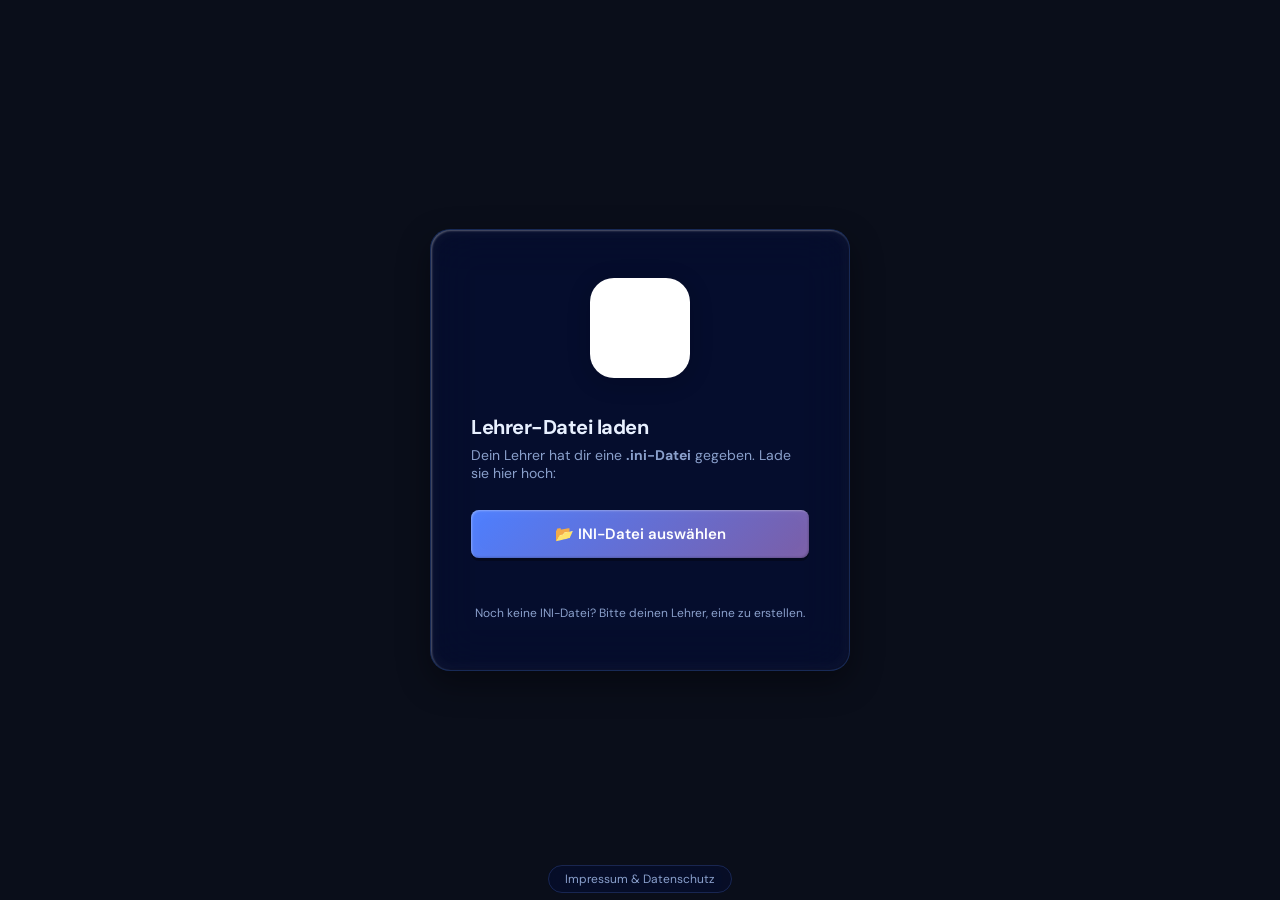
==== index.html @ ffca1502 "Initialer Upload: Firebase Integration und Grundgerüst" ====
<!DOCTYPE html>
<html lang="de">
<head>
  <meta charset="UTF-8"/>
  <meta name="viewport" content="width=device-width, initial-scale=1.0"/>
  <title>KanbanFluss</title>
  <link rel="icon" type="image/png" href="images/logo.png"/>
  <link rel="manifest" href="manifest.json">
  <meta name="theme-color" content="#0a0e1a">
  <meta name="apple-mobile-web-app-capable" content="yes">
  <meta name="apple-mobile-web-app-status-bar-style" content="black-translucent">
  <meta name="apple-mobile-web-app-title" content="Kanban">
  <link rel="apple-touch-icon" href="images/logo.png">
  <script>
    sessionStorage.setItem('kf_role', 'schueler');
    window.location.replace('app.html');
  </script>
</head>
<body></body>
</html>
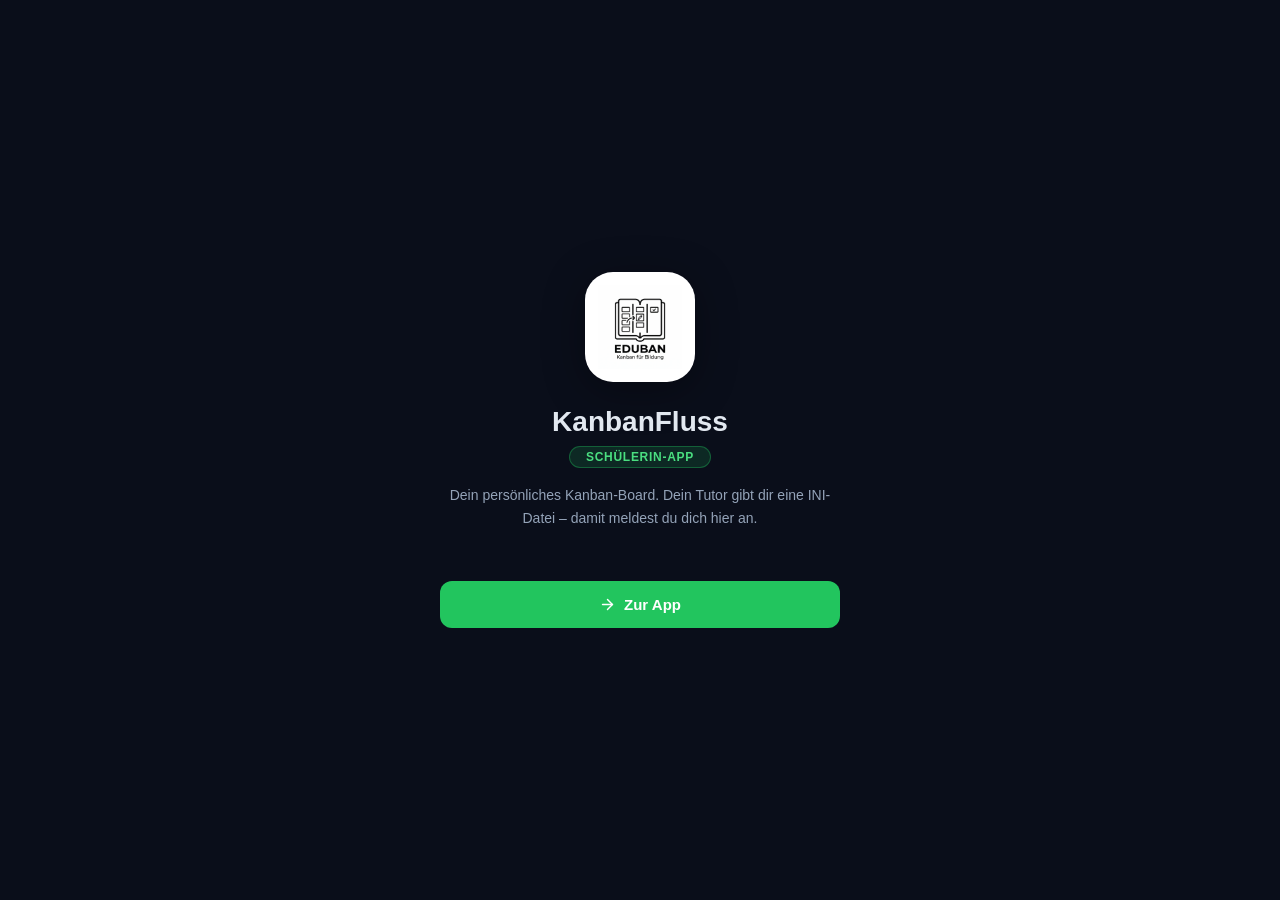
==== commit 19bcfa42: "Zwei separate PWA-Einstiegsseiten: tutor.html + schueler.html Jede Seite hat ein eigenes Manifest (m" ====
--- a/index.html
+++ b/index.html
@@ -5,15 +5,15 @@
   <meta name="viewport" content="width=device-width, initial-scale=1.0"/>
   <title>KanbanFluss</title>
   <link rel="icon" type="image/png" href="images/logo.png"/>
-  <link rel="manifest" href="manifest.json">
+  <link rel="manifest" href="manifest-schueler.json">
   <meta name="theme-color" content="#0a0e1a">
   <meta name="apple-mobile-web-app-capable" content="yes">
   <meta name="apple-mobile-web-app-status-bar-style" content="black-translucent">
-  <meta name="apple-mobile-web-app-title" content="Kanban">
+  <meta name="apple-mobile-web-app-title" content="KanbanFluss">
   <link rel="apple-touch-icon" href="images/logo.png">
   <script>
-    sessionStorage.setItem('kf_role', 'schueler');
-    window.location.replace('app.html');
+    // Rückwärtskompatibilität: index.html → schueler.html
+    window.location.replace('schueler.html');
   </script>
 </head>
 <body></body>
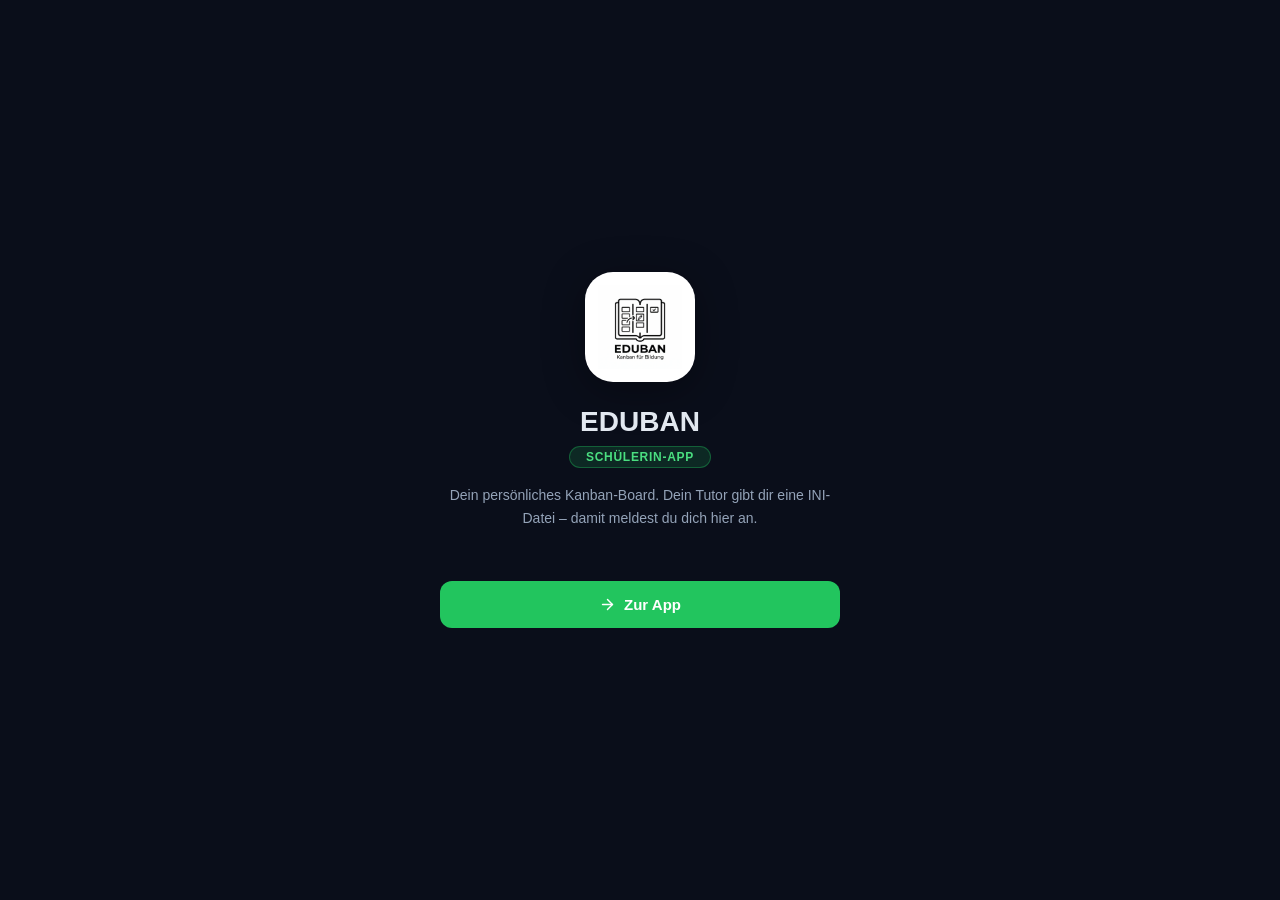
==== commit 6cc12065: "App umbenennen: KanbanFluss → EDUBAN – Kanban für Bildung Alle sichtbaren Texte, Seitentitel, Manife" ====
--- a/index.html
+++ b/index.html
@@ -3,13 +3,13 @@
 <head>
   <meta charset="UTF-8"/>
   <meta name="viewport" content="width=device-width, initial-scale=1.0"/>
-  <title>KanbanFluss</title>
+  <title>EDUBAN – Kanban für Bildung</title>
   <link rel="icon" type="image/png" href="images/logo.png"/>
   <link rel="manifest" href="manifest-schueler.json">
   <meta name="theme-color" content="#0a0e1a">
   <meta name="apple-mobile-web-app-capable" content="yes">
   <meta name="apple-mobile-web-app-status-bar-style" content="black-translucent">
-  <meta name="apple-mobile-web-app-title" content="KanbanFluss">
+  <meta name="apple-mobile-web-app-title" content="EDUBAN">
   <link rel="apple-touch-icon" href="images/logo.png">
   <script>
     // Rückwärtskompatibilität: index.html → schueler.html
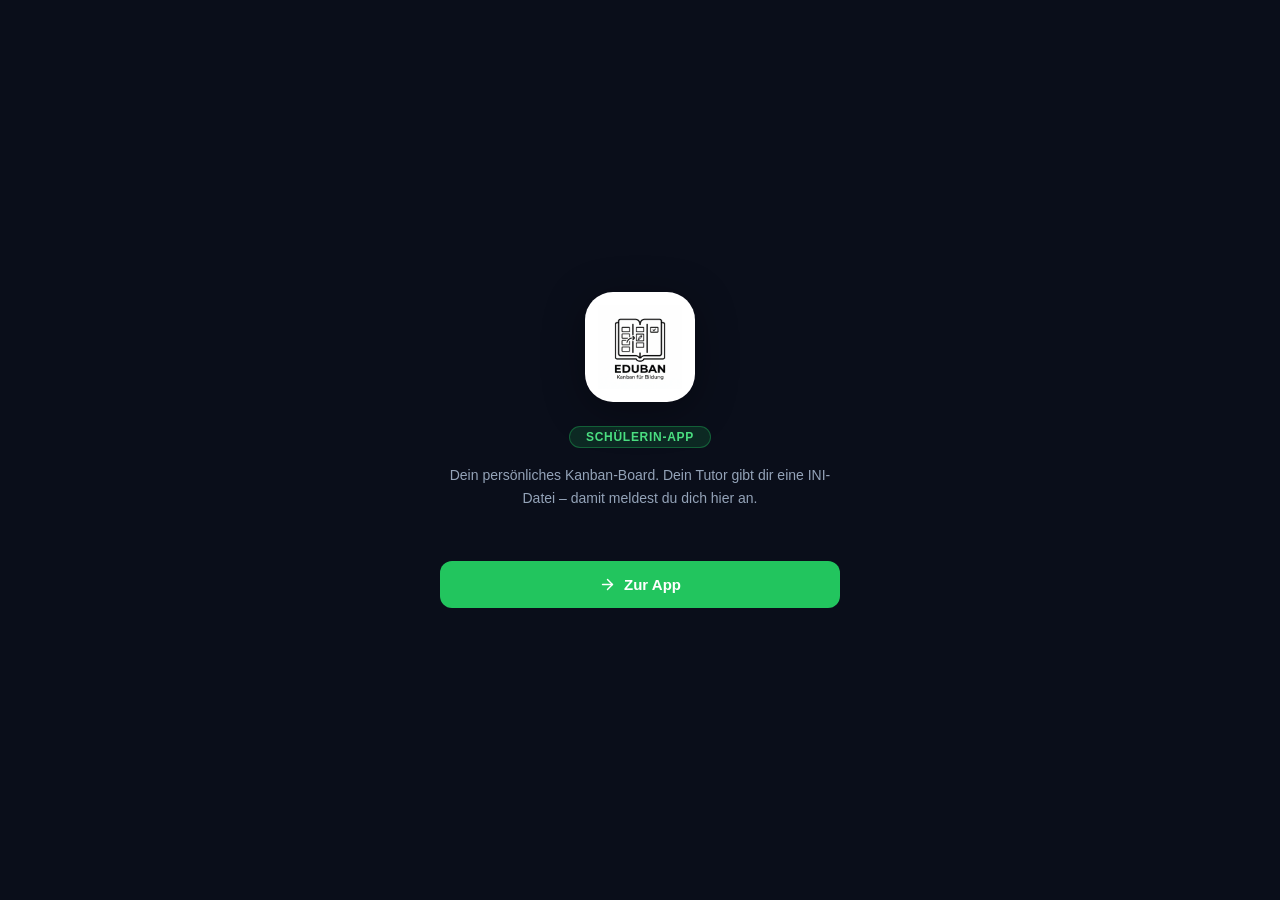
==== commit b0cfdff2: "Logo-Text-Redundanz entfernen + Favicon bereinigen App-Name aus Sidebar, h1 auf Begrüssungsseiten un" ====
--- a/index.html
+++ b/index.html
@@ -4,13 +4,14 @@
   <meta charset="UTF-8"/>
   <meta name="viewport" content="width=device-width, initial-scale=1.0"/>
   <title>EDUBAN – Kanban für Bildung</title>
-  <link rel="icon" type="image/png" href="images/logo.png"/>
+  <link rel="icon" type="image/png" sizes="512x512" href="images/logo-512.png"/>
+  <link rel="icon" type="image/png" sizes="192x192" href="images/logo-192.png"/>
   <link rel="manifest" href="manifest-schueler.json">
   <meta name="theme-color" content="#0a0e1a">
   <meta name="apple-mobile-web-app-capable" content="yes">
   <meta name="apple-mobile-web-app-status-bar-style" content="black-translucent">
   <meta name="apple-mobile-web-app-title" content="EDUBAN">
-  <link rel="apple-touch-icon" href="images/logo.png">
+  <link rel="apple-touch-icon" href="images/logo-192.png">
   <script>
     // Rückwärtskompatibilität: index.html → schueler.html
     window.location.replace('schueler.html');
